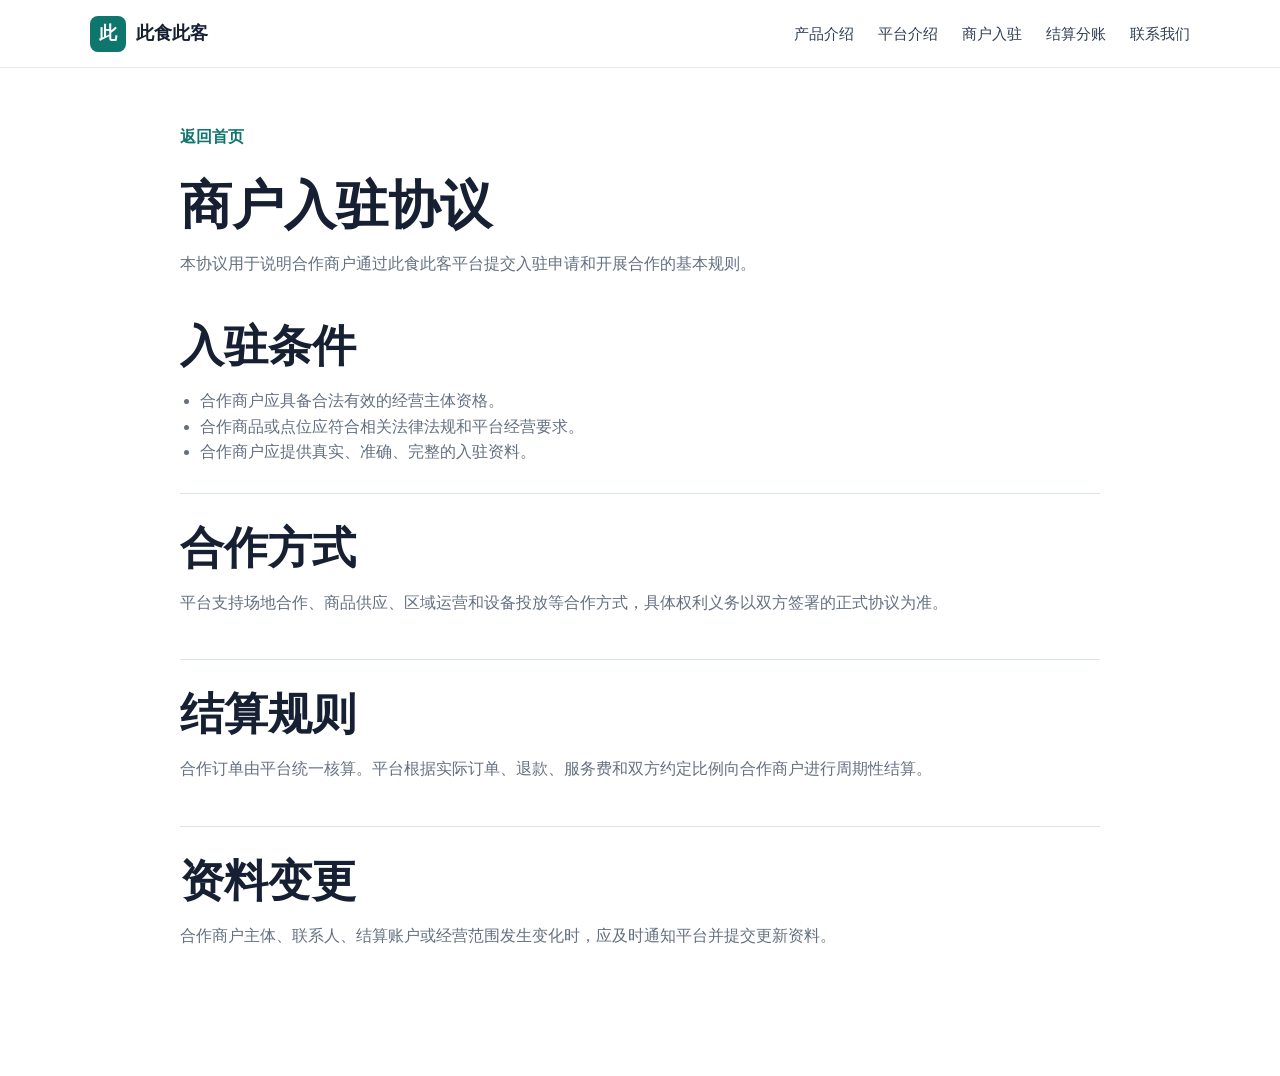
==== merchant-agreement.html @ 7c6ada17 "Initial commit" ====
<!doctype html>
<html lang="zh-CN">
  <head>
    <meta charset="UTF-8" />
    <meta name="viewport" content="width=device-width, initial-scale=1.0" />
    <title>商户入驻协议 - 此食此客</title>
    <link rel="stylesheet" href="./assets/css/style.css" />
  </head>
  <body>
    <header class="site-header">
      <a class="brand" href="./index.html">
        <span class="brand-mark">此</span>
        <span>此食此客</span>
      </a>
      <nav class="nav" aria-label="主导航">
        <a href="./index.html#products">产品介绍</a>
        <a href="./index.html#platform">平台介绍</a>
        <a href="./index.html#merchant">商户入驻</a>
        <a href="./index.html#settlement">结算分账</a>
        <a href="./index.html#contact">联系我们</a>
      </nav>
    </header>
    <main class="policy-main">
      <article class="policy-article">
        <a class="back-link" href="./index.html">返回首页</a>
        <h1>商户入驻协议</h1>
        <p>本协议用于说明合作商户通过此食此客平台提交入驻申请和开展合作的基本规则。</p>
        <section>
          <h2>入驻条件</h2>
          <ul>
            <li>合作商户应具备合法有效的经营主体资格。</li>
            <li>合作商品或点位应符合相关法律法规和平台经营要求。</li>
            <li>合作商户应提供真实、准确、完整的入驻资料。</li>
          </ul>
        </section>
        <section>
          <h2>合作方式</h2>
          <p>平台支持场地合作、商品供应、区域运营和设备投放等合作方式，具体权利义务以双方签署的正式协议为准。</p>
        </section>
        <section>
          <h2>结算规则</h2>
          <p>合作订单由平台统一核算。平台根据实际订单、退款、服务费和双方约定比例向合作商户进行周期性结算。</p>
        </section>
        <section>
          <h2>资料变更</h2>
          <p>合作商户主体、联系人、结算账户或经营范围发生变化时，应及时通知平台并提交更新资料。</p>
        </section>
      </article>
    </main>
  </body>
</html>
---- assets/css/style.css ----
:root {
  --bg: #f7faf9;
  --surface: #ffffff;
  --ink: #172033;
  --muted: #647082;
  --line: #dbe4e7;
  --primary: #0f766e;
  --primary-dark: #115e59;
  --blue: #2563eb;
  --amber: #d97706;
  --soft-green: #e8f6f2;
  --soft-blue: #eaf0ff;
  --radius: 8px;
  --shadow: 0 18px 40px rgba(15, 35, 50, 0.13);
}

* {
  box-sizing: border-box;
}

html {
  scroll-behavior: smooth;
}

body {
  margin: 0;
  color: var(--ink);
  background: var(--bg);
  font-family:
    -apple-system, BlinkMacSystemFont, "Segoe UI", "Microsoft YaHei", Arial, sans-serif;
  line-height: 1.6;
}

a {
  color: inherit;
  text-decoration: none;
}

img {
  display: block;
  max-width: 100%;
}

.site-header {
  position: sticky;
  top: 0;
  z-index: 20;
  display: flex;
  align-items: center;
  justify-content: space-between;
  gap: 24px;
  min-height: 68px;
  padding: 0 7vw;
  border-bottom: 1px solid rgba(219, 228, 231, 0.8);
  background: rgba(255, 255, 255, 0.92);
  backdrop-filter: blur(14px);
}

.brand {
  display: inline-flex;
  align-items: center;
  gap: 10px;
  flex: 0 0 auto;
  font-weight: 800;
  font-size: 18px;
}

.brand-mark {
  display: grid;
  place-items: center;
  width: 36px;
  height: 36px;
  color: #fff;
  border-radius: var(--radius);
  background: var(--primary);
}

.nav {
  display: flex;
  align-items: center;
  gap: 24px;
  color: #314055;
  font-size: 15px;
  white-space: nowrap;
}

.nav a:hover,
.site-footer a:hover {
  color: var(--primary);
}

.hero {
  min-height: 78svh;
  display: flex;
  align-items: center;
  padding: 72px 7vw;
  background:
    linear-gradient(90deg, rgba(247, 250, 249, 0.97) 0%, rgba(247, 250, 249, 0.88) 42%, rgba(247, 250, 249, 0.35) 100%),
    url("../images/vending-pay-scene.png") center right / cover no-repeat;
  border-bottom: 1px solid var(--line);
}

.hero-content {
  width: min(660px, 100%);
}

.eyebrow {
  margin: 0 0 12px;
  color: var(--primary);
  font-size: 14px;
  font-weight: 800;
}

h1,
h2,
h3,
p {
  margin-top: 0;
}

h1 {
  margin-bottom: 20px;
  font-size: clamp(42px, 7vw, 72px);
  line-height: 1.06;
}

h2 {
  margin-bottom: 16px;
  font-size: clamp(28px, 4vw, 44px);
  line-height: 1.18;
}

h3 {
  margin-bottom: 8px;
  font-size: 20px;
  line-height: 1.25;
}

p {
  color: var(--muted);
}

.hero-copy {
  max-width: 600px;
  margin-bottom: 28px;
  font-size: 18px;
  color: #344155;
}

.hero-actions {
  display: flex;
  flex-wrap: wrap;
  gap: 14px;
  margin-bottom: 34px;
}

.button {
  display: inline-flex;
  align-items: center;
  justify-content: center;
  min-height: 46px;
  padding: 0 22px;
  border: 1px solid transparent;
  border-radius: var(--radius);
  font: inherit;
  font-weight: 800;
  cursor: pointer;
  transition:
    transform 0.2s ease,
    box-shadow 0.2s ease,
    background 0.2s ease;
}

.button:hover {
  transform: translateY(-1px);
}

.button-primary {
  color: #fff;
  background: var(--primary);
  box-shadow: 0 12px 24px rgba(15, 118, 110, 0.2);
}

.button-primary:hover {
  background: var(--primary-dark);
}

.button-secondary {
  color: var(--ink);
  border-color: #bdcbd0;
  background: rgba(255, 255, 255, 0.84);
}

.hero-metrics {
  display: flex;
  flex-wrap: wrap;
  gap: 14px;
}

.hero-metrics span {
  display: inline-flex;
  align-items: baseline;
  gap: 8px;
  padding: 10px 14px;
  border: 1px solid rgba(189, 203, 208, 0.8);
  border-radius: var(--radius);
  background: rgba(255, 255, 255, 0.78);
  color: #445064;
}

.hero-metrics strong {
  color: var(--primary);
  font-size: 22px;
}

.section {
  padding: 84px 7vw;
}

.section-heading {
  width: min(760px, 100%);
  margin-bottom: 34px;
}

.section-heading p {
  font-size: 17px;
}

.section-band {
  background: #eef5f3;
}

.process-grid {
  display: grid;
  grid-template-columns: repeat(3, minmax(0, 1fr));
  gap: 18px;
}

.process-card {
  min-height: 220px;
  padding: 24px;
  border: 1px solid var(--line);
  border-radius: var(--radius);
  background: var(--surface);
  box-shadow: 0 10px 22px rgba(15, 35, 50, 0.06);
}

.step {
  display: inline-flex;
  align-items: center;
  justify-content: center;
  width: 44px;
  height: 34px;
  margin-bottom: 24px;
  border-radius: var(--radius);
  color: var(--primary);
  background: var(--soft-green);
  font-weight: 900;
}

.platform-section {
  background: #fff;
}

.platform-lead {
  display: grid;
  grid-template-columns: minmax(0, 0.92fr) minmax(320px, 1.08fr);
  gap: clamp(28px, 5vw, 72px);
  align-items: stretch;
}

.platform-lead .section-heading {
  margin-bottom: 0;
}

.platform-reason {
  padding: 28px;
  border-left: 4px solid var(--primary);
  border-radius: var(--radius);
  background: #f2f8f6;
}

.platform-reason h3 {
  margin-bottom: 14px;
  font-size: clamp(22px, 3vw, 32px);
}

.platform-reason p:last-child {
  margin-bottom: 0;
}

.capability-header {
  margin: 50px 0 20px;
}

.capability-header h3 {
  margin-bottom: 0;
  font-size: clamp(24px, 3vw, 34px);
}

.capability-grid {
  display: grid;
  grid-template-columns: repeat(2, minmax(0, 1fr));
  gap: 18px;
}

.capability-card {
  min-height: 260px;
  padding: 26px;
  border: 1px solid var(--line);
  border-radius: var(--radius);
  background: var(--surface);
  box-shadow: 0 10px 22px rgba(15, 35, 50, 0.06);
}

.capability-card:nth-child(2) .step {
  color: var(--blue);
  background: var(--soft-blue);
}

.capability-card p {
  margin-bottom: 0;
}

.split-layout {
  display: grid;
  grid-template-columns: minmax(0, 0.95fr) minmax(320px, 1.05fr);
  gap: clamp(32px, 6vw, 80px);
  align-items: center;
}

.split-layout > div:first-child p {
  font-size: 17px;
}

.feature-list {
  display: grid;
  grid-template-columns: repeat(2, minmax(0, 1fr));
  gap: 16px;
}

.feature-list > div {
  min-height: 150px;
  padding: 22px;
  border: 1px solid rgba(164, 183, 190, 0.7);
  border-radius: var(--radius);
  background: rgba(255, 255, 255, 0.82);
}

.feature-list > div:nth-child(2) {
  background: var(--soft-blue);
}

.feature-list > div:nth-child(3) {
  background: #fff7ed;
}

.merchant-layout {
  display: grid;
  grid-template-columns: minmax(0, 1.2fr) minmax(280px, 0.8fr);
  gap: 28px;
  align-items: start;
}

.merchant-form,
.merchant-note,
.settlement-panel {
  border: 1px solid var(--line);
  border-radius: var(--radius);
  background: var(--surface);
  box-shadow: var(--shadow);
}

.merchant-form {
  display: grid;
  grid-template-columns: repeat(2, minmax(0, 1fr));
  gap: 18px;
  padding: 26px;
}

.merchant-form label {
  display: grid;
  gap: 8px;
  color: #2e3c51;
  font-weight: 800;
}

.merchant-form .label-full,
.merchant-form button,
.form-message {
  grid-column: 1 / -1;
}

input,
select,
textarea {
  width: 100%;
  min-height: 46px;
  padding: 10px 12px;
  border: 1px solid #c8d5da;
  border-radius: var(--radius);
  color: var(--ink);
  background: #fff;
  font: inherit;
}

textarea {
  resize: vertical;
}

input:focus,
select:focus,
textarea:focus {
  outline: 3px solid rgba(15, 118, 110, 0.18);
  border-color: var(--primary);
}

.form-message {
  min-height: 26px;
  margin: 0;
  color: var(--primary);
  font-weight: 800;
}

.merchant-note {
  padding: 28px;
}

.merchant-note h3 + p {
  margin-bottom: 22px;
}

.settlement-panel {
  padding: 18px;
}

.settlement-row {
  display: flex;
  align-items: center;
  justify-content: space-between;
  gap: 18px;
  min-height: 74px;
  padding: 18px;
  border-bottom: 1px solid var(--line);
}

.settlement-row:last-child {
  border-bottom: 0;
}

.settlement-row span {
  color: var(--muted);
}

.settlement-row strong {
  color: var(--ink);
  text-align: right;
}

.contact-section {
  display: grid;
  grid-template-columns: minmax(0, 0.8fr) minmax(320px, 1fr);
  gap: clamp(28px, 5vw, 70px);
  align-items: start;
  background: #fff;
}

.contact-list {
  display: grid;
  gap: 12px;
  padding: 26px;
  border: 1px solid var(--line);
  border-radius: var(--radius);
  background: #f9fbfb;
}

.contact-list p {
  margin: 0;
}

.site-footer {
  display: grid;
  grid-template-columns: minmax(0, 1.2fr) minmax(240px, 0.8fr);
  gap: 24px;
  padding: 36px 7vw;
  color: #d5dde3;
  background: #172033;
}

.site-footer p {
  color: #aeb9c5;
}

.site-footer nav {
  display: flex;
  flex-wrap: wrap;
  gap: 12px 18px;
  justify-content: flex-end;
}

.copyright {
  grid-column: 1 / -1;
  margin: 0;
  font-size: 14px;
}

.policy-main {
  padding: 56px 7vw 84px;
  background: #fff;
}

.policy-article {
  width: min(920px, 100%);
  margin: 0 auto;
}

.policy-article h1 {
  margin-bottom: 18px;
  font-size: clamp(34px, 5vw, 52px);
}

.policy-article section {
  padding: 28px 0;
  border-bottom: 1px solid var(--line);
}

.policy-article section:last-child {
  border-bottom: 0;
}

.policy-article ul {
  margin: 0;
  padding-left: 20px;
  color: var(--muted);
}

.back-link {
  display: inline-flex;
  margin-bottom: 28px;
  color: var(--primary);
  font-weight: 800;
}

@media (max-width: 980px) {
  .site-header {
    align-items: flex-start;
    flex-direction: column;
    min-height: auto;
    padding: 16px 5vw;
  }

  .nav {
    width: 100%;
    overflow-x: auto;
    padding-bottom: 4px;
  }

  .hero {
    min-height: 72svh;
    padding: 56px 5vw;
    background:
      linear-gradient(180deg, rgba(247, 250, 249, 0.98) 0%, rgba(247, 250, 249, 0.9) 50%, rgba(247, 250, 249, 0.64) 100%),
      url("../images/vending-pay-scene.png") center bottom / cover no-repeat;
  }

  .section,
  .policy-main {
    padding-left: 5vw;
    padding-right: 5vw;
  }

  .process-grid {
    grid-template-columns: repeat(2, minmax(0, 1fr));
  }

  .platform-lead,
  .split-layout,
  .merchant-layout,
  .contact-section,
  .site-footer {
    grid-template-columns: 1fr;
  }

  .site-footer nav {
    justify-content: flex-start;
  }
}

@media (max-width: 640px) {
  .brand {
    font-size: 17px;
  }

  .nav {
    gap: 16px;
    font-size: 14px;
  }

  h1 {
    font-size: 40px;
  }

  h2 {
    font-size: 28px;
  }

  .hero-copy,
  .section-heading p,
  .split-layout > div:first-child p {
    font-size: 16px;
  }

  .hero-actions,
  .hero-metrics {
    flex-direction: column;
    align-items: stretch;
  }

  .button,
  .hero-metrics span {
    width: 100%;
  }

  .process-grid,
  .capability-grid,
  .feature-list,
  .merchant-form {
    grid-template-columns: 1fr;
  }

  .section {
    padding-top: 64px;
    padding-bottom: 64px;
  }

  .merchant-form,
  .merchant-note,
  .contact-list {
    padding: 20px;
  }

  .settlement-row {
    align-items: flex-start;
    flex-direction: column;
    gap: 4px;
  }

  .settlement-row strong {
    text-align: left;
  }
}
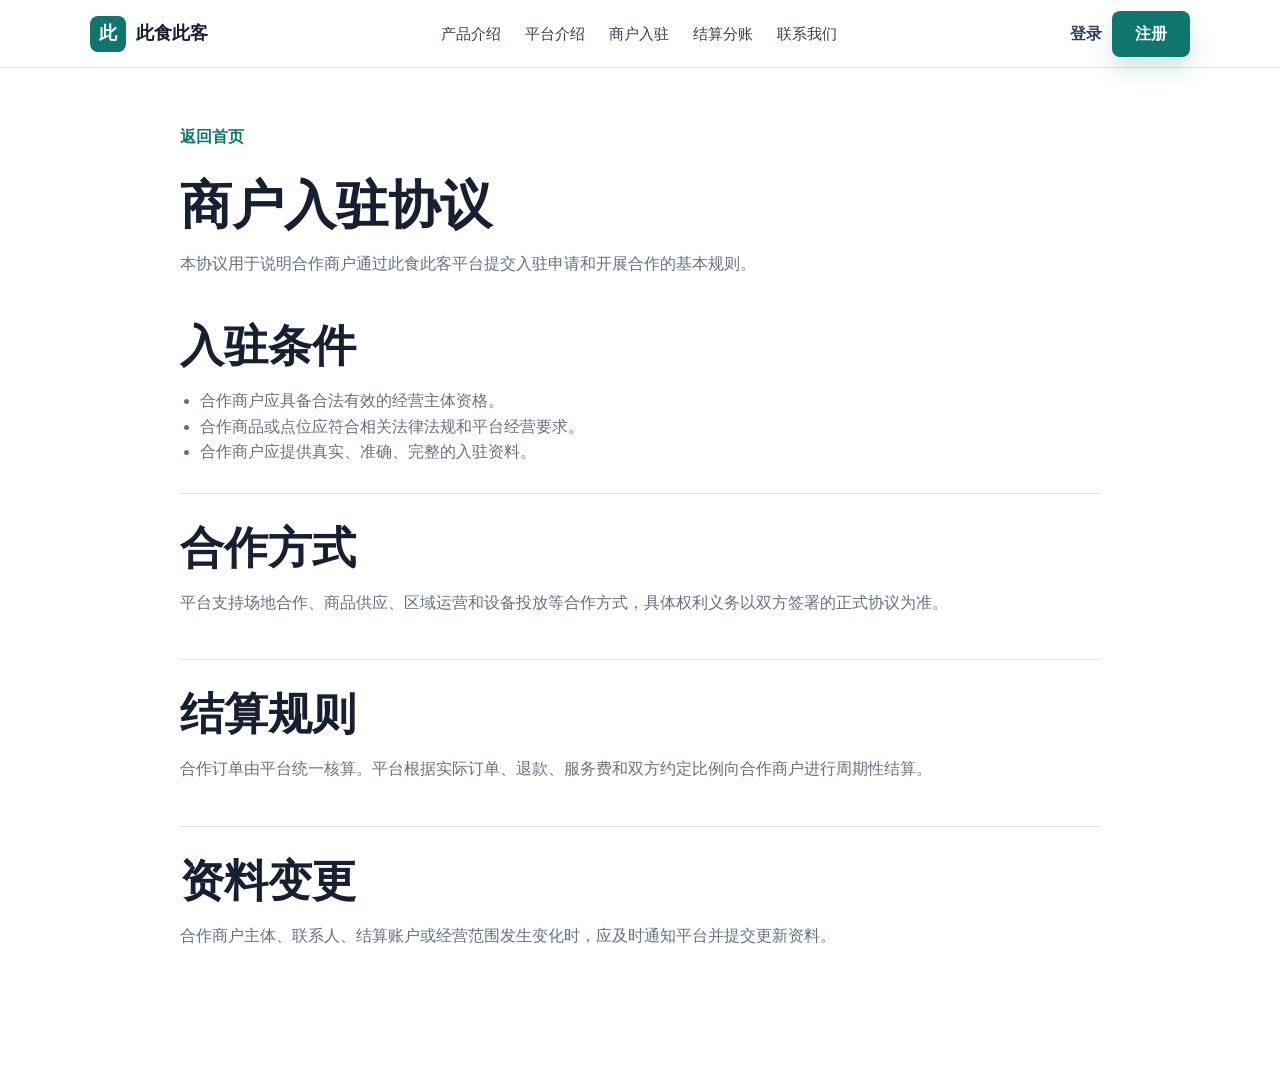
==== commit 27d33dff: "增加登录，注册" ====
--- a/merchant-agreement.html
+++ b/merchant-agreement.html
@@ -19,6 +19,16 @@
         <a href="./index.html#settlement">结算分账</a>
         <a href="./index.html#contact">联系我们</a>
       </nav>
+      <div class="auth-actions" data-auth-actions>
+        <div class="auth-guest" data-auth-guest>
+          <button class="auth-link" type="button" data-auth-open="login">登录</button>
+          <button class="button button-primary auth-register" type="button" data-auth-open="register">注册</button>
+        </div>
+        <div class="auth-user" data-auth-user hidden>
+          <span data-auth-name></span>
+          <button class="auth-link" type="button" data-auth-logout>退出</button>
+        </div>
+      </div>
     </header>
     <main class="policy-main">
       <article class="policy-article">
@@ -47,5 +57,6 @@
         </section>
       </article>
     </main>
+    <script src="./assets/js/main.js"></script>
   </body>
 </html>
--- a/assets/css/style.css
+++ b/assets/css/style.css
@@ -41,6 +41,10 @@
   max-width: 100%;
 }
 
+[hidden] {
+  display: none !important;
+}
+
 .site-header {
   position: sticky;
   top: 0;
@@ -89,6 +93,50 @@
   color: var(--primary);
 }
 
+.auth-actions {
+  display: flex;
+  align-items: center;
+  flex: 0 0 auto;
+}
+
+.auth-guest,
+.auth-user {
+  display: flex;
+  align-items: center;
+  gap: 10px;
+}
+
+.auth-user {
+  min-height: 38px;
+  padding: 4px 6px 4px 12px;
+  border: 1px solid rgba(189, 203, 208, 0.8);
+  border-radius: var(--radius);
+  background: #fff;
+  color: #2e3c51;
+  font-size: 14px;
+  font-weight: 800;
+}
+
+.auth-link {
+  padding: 0;
+  border: 0;
+  color: #314055;
+  background: transparent;
+  font: inherit;
+  font-weight: 800;
+  cursor: pointer;
+}
+
+.auth-link:hover {
+  color: var(--primary);
+}
+
+.auth-register {
+  min-height: 38px;
+  padding: 0 16px;
+  font-size: 14px;
+}
+
 .hero {
   min-height: 78svh;
   display: flex;
@@ -422,6 +470,119 @@
   font-weight: 800;
 }
 
+.auth-dialog {
+  width: min(430px, calc(100vw - 32px));
+  padding: 0;
+  border: 0;
+  border-radius: var(--radius);
+  background: var(--surface);
+  box-shadow: 0 24px 60px rgba(15, 35, 50, 0.24);
+}
+
+.auth-dialog::backdrop {
+  background: rgba(23, 32, 51, 0.48);
+  backdrop-filter: blur(5px);
+}
+
+.auth-panel {
+  padding: 28px;
+}
+
+.auth-panel-header {
+  display: flex;
+  align-items: flex-start;
+  justify-content: space-between;
+  gap: 16px;
+  margin-bottom: 22px;
+}
+
+.auth-panel-header h2 {
+  margin-bottom: 6px;
+  font-size: 28px;
+}
+
+.auth-panel-header p {
+  margin-bottom: 0;
+}
+
+.auth-close {
+  display: grid;
+  place-items: center;
+  width: 36px;
+  height: 36px;
+  border: 1px solid var(--line);
+  border-radius: var(--radius);
+  color: var(--muted);
+  background: #fff;
+  font-size: 24px;
+  line-height: 1;
+  cursor: pointer;
+}
+
+.auth-close:hover {
+  color: var(--ink);
+  border-color: #bdcbd0;
+}
+
+.auth-tabs {
+  display: grid;
+  grid-template-columns: repeat(2, minmax(0, 1fr));
+  gap: 8px;
+  margin-bottom: 20px;
+  padding: 4px;
+  border: 1px solid var(--line);
+  border-radius: var(--radius);
+  background: #f4f8f7;
+}
+
+.auth-tab {
+  min-height: 38px;
+  border: 0;
+  border-radius: calc(var(--radius) - 2px);
+  color: var(--muted);
+  background: transparent;
+  font: inherit;
+  font-weight: 800;
+  cursor: pointer;
+}
+
+.auth-tab.is-active {
+  color: #fff;
+  background: var(--primary);
+}
+
+.auth-form {
+  display: grid;
+  gap: 14px;
+}
+
+.auth-form[hidden] {
+  display: none;
+}
+
+.auth-form label {
+  display: grid;
+  gap: 8px;
+  color: #2e3c51;
+  font-weight: 800;
+}
+
+.auth-form .button {
+  width: 100%;
+  margin-top: 4px;
+}
+
+.auth-message {
+  min-height: 24px;
+  margin: 0;
+  color: var(--primary);
+  font-weight: 800;
+}
+
+.auth-message.is-error {
+  color: #b42318;
+}
+
 .merchant-note {
   padding: 28px;
 }
@@ -555,6 +716,20 @@
     padding-bottom: 4px;
   }
 
+  .auth-actions,
+  .auth-guest,
+  .auth-user {
+    width: 100%;
+  }
+
+  .auth-guest {
+    justify-content: flex-start;
+  }
+
+  .auth-user {
+    justify-content: space-between;
+  }
+
   .hero {
     min-height: 72svh;
     padding: 56px 5vw;
